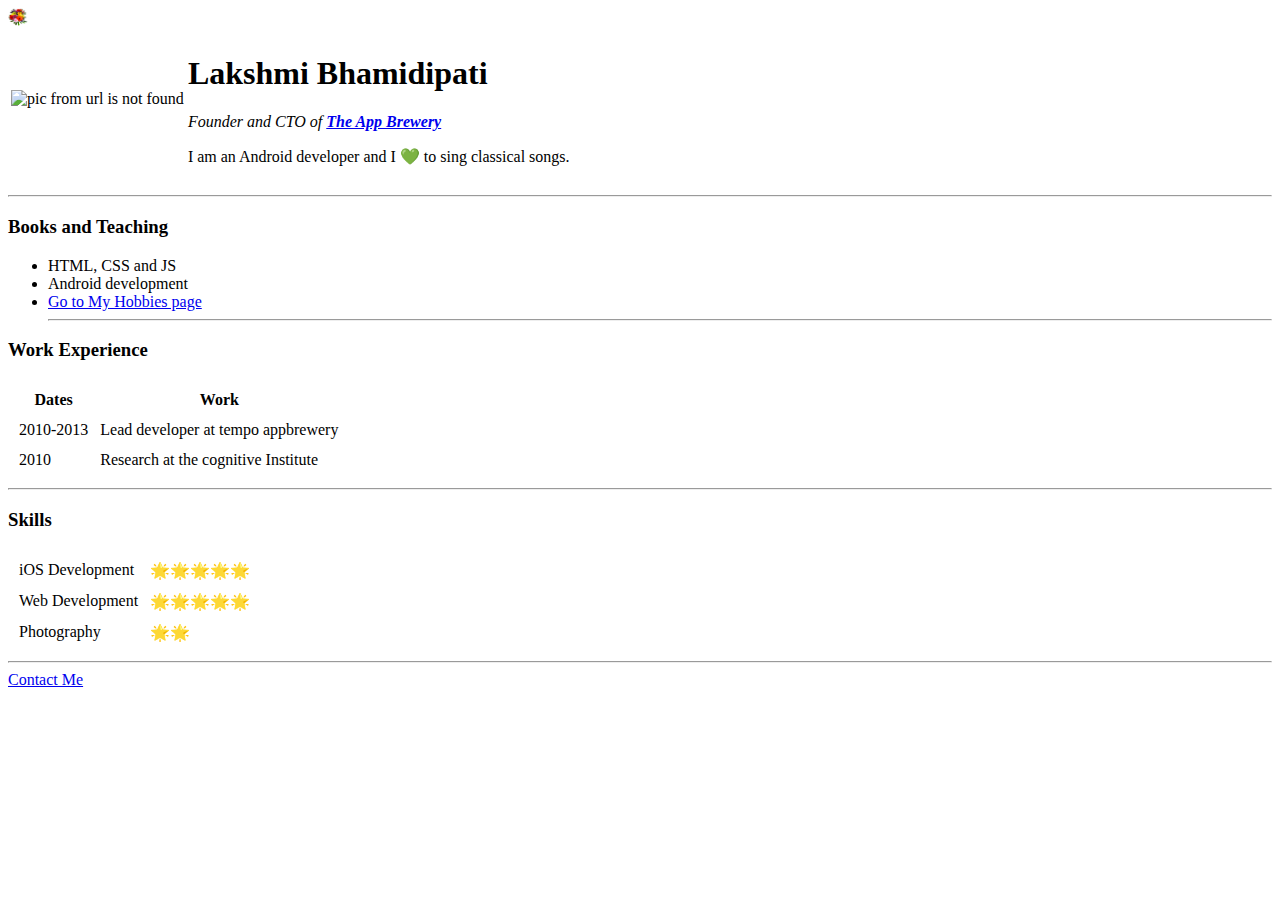
==== index.html @ 0c93c652 "Update index.html" ====
<!DOCTYPE html>
<html lang="en" dir="ltr">

<head>
  <meta charset="utf-8">
  <title>Lakshmis's Personal Site</title>
</head>
<body>
  <table>
    <tr>
      <td>  <img src="https://4.bp.blogspot.com/-TJaenYr9Tpo/WYP0H3jUTiI/AAAAAAAAALI/rsK-0kLInKEVLC_n4FwMVTonV0vZ2nz4ACPcBGAYYCw/s1600/PNGPIX-COM-Flower-Bouquet-PNG-Transparent-Image-1.png" width="200" alt="pic from url is not found">
        <br>
        <br></td>

<td><h1> Lakshmi Bhamidipati</h1>
<p><em>Founder and CTO of <strong><a href="https://www.appbrewery.co"  target="_blank">The App Brewery</a></strong></em></p>
<p> I am an Android developer and I 💚 to sing classical songs.</p>
</td>
  </tr>
  <tr>
    <img src="images/FLOWER.png" alt="this is a flower.png" width="20">
  </tr>
  </table>
  <hr>
  <h3>Books and Teaching</h3>
  <ul>
    <li>HTML, CSS and JS </li>
    <li>Android development</li>
    <li><a href="hobbies.html">Go to My Hobbies page</a></li>
    <hr>
  </ul>
  <h3>Work Experience</h3>
  <table cellspacing="10">
    <thead>
      <tr>
        <th>Dates</th>
        <th>Work</th>
      </tr>
    </thead>
      <tbody>
    <tr>
      <td>2010-2013</td>
      <td>Lead developer at tempo appbrewery</td>
    </tr>
    <tr>
      <td>2010</td>
      <td>Research at the cognitive Institute</td>
    </tr>
    </tbody>
    <tfoot>

    </tfoot>
  </table>
  <hr>
  <h3>Skills</h3>

      <table cellspacing="10">
        <tr>
          <td>iOS Development </td>
           <td>🌟🌟🌟🌟🌟</td>
        </tr>
        <tr>
          <td>Web Development </td>
           <td>🌟🌟🌟🌟🌟</td>
        </tr>
        <tr>
          <td>Photography </td>
          <td>🌟🌟</td>
        </tr>
        </table>


<hr>
  <a href="contact.html">Contact Me</a>

</body>

</html>
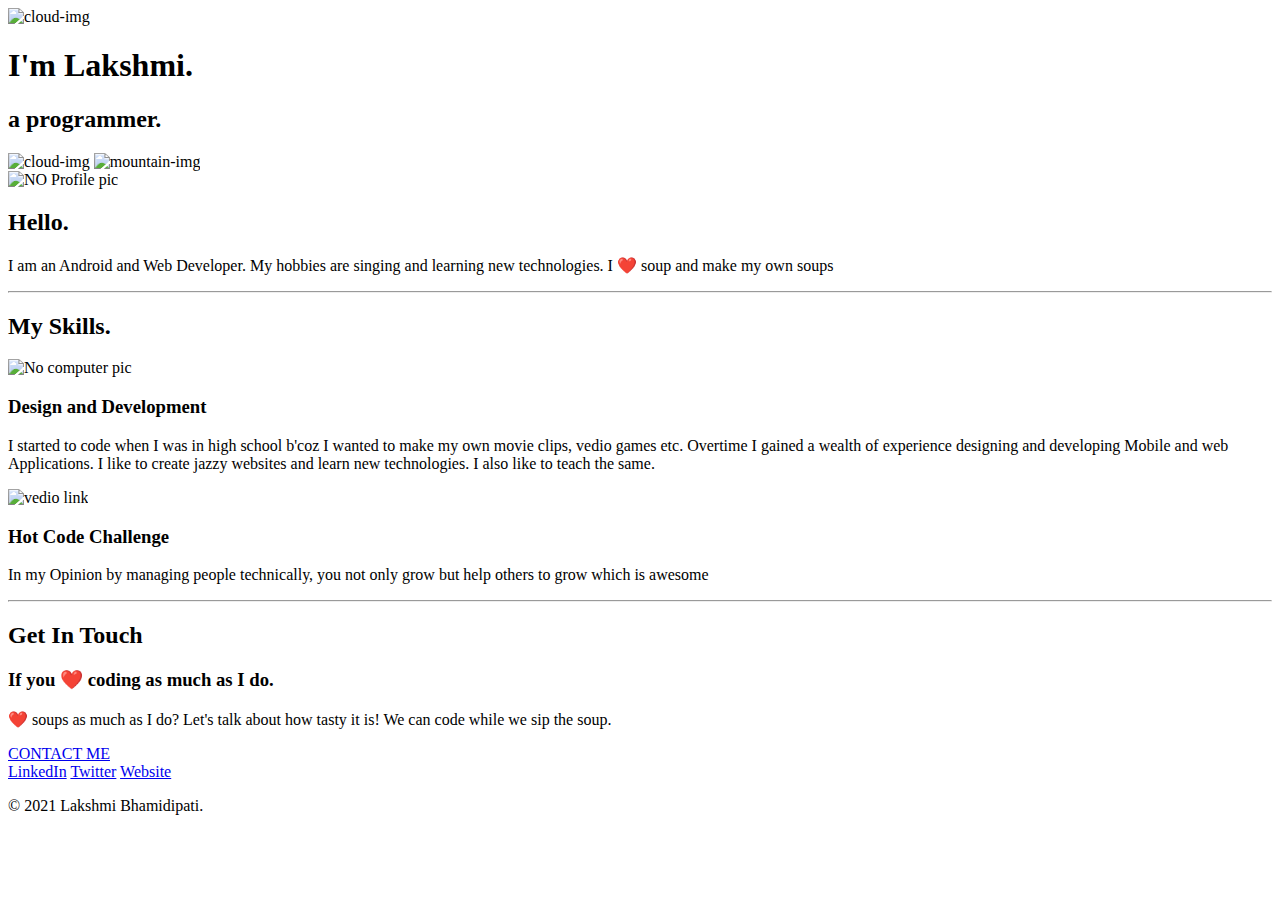
==== commit 236aced0: "Update index.html" ====
--- a/index.html
+++ b/index.html
@@ -1,78 +1,57 @@
 <!DOCTYPE html>
 <html lang="en" dir="ltr">
+  <head>
+    <meta charset="utf-8">
+    <title>Lakshmi Bhamidipati</title>
+    <link rel="stylesheet" href="css/styles.css">
+    <link rel="icon" href="favicon.ico">
+    <link rel="preconnect" href="https://fonts.gstatic.com">
+<link href="https://fonts.googleapis.com/css?family=Merriweather|Montserrat|Sacramento" rel="stylesheet">
+  </head>
+  <body>
+    <div class="top-container">
+      <img class="top-cloud" src="images/cloud.png" alt="cloud-img">
+      <h1>I'm Lakshmi.</h1>
+      <p> <h2> a <span class="pro">pro</span>grammer.</h2></p>
+      <img class="bottom-cloud " src="images/cloud.png" alt="cloud-img">
+      <img src="images/mountain.png" alt="mountain-img">
+    </div>
 
-<head>
-  <meta charset="utf-8">
-  <title>Lakshmis's Personal Site</title>
-</head>
-<body>
-  <table>
-    <tr>
-      <td>  <img src="https://4.bp.blogspot.com/-TJaenYr9Tpo/WYP0H3jUTiI/AAAAAAAAALI/rsK-0kLInKEVLC_n4FwMVTonV0vZ2nz4ACPcBGAYYCw/s1600/PNGPIX-COM-Flower-Bouquet-PNG-Transparent-Image-1.png" width="200" alt="pic from url is not found">
-        <br>
-        <br></td>
+    <div class="middle-container">
+      <div class="profile">
+        <img src="images/flower.png" width="15%" alt="NO Profile pic">
+        <h2>Hello.</h2>
+        <p class="hellop1">I am an Android and Web Developer. My hobbies are singing and learning new technologies. I ❤️ soup and make my own soups</p>
+      </div>
+      <hr>
+      <div class="skills">
+        <h2>My Skills.</h2>
+        <div class="skill-row">
+          <img class="computer1" src="https://media.giphy.com/media/l0HlNaQ6gWfllcjDO/giphy.gif" alt="No computer pic">
+          <h3>Design and Development</h3>
+          <!-- eg.to clear the left area of the image<p class="code-skills-description">I am good at Mobile coding, I like to create websites and learn new technologies. I also like to teach the same. </p>-->
+          <p class="code-skills-description">I started to code when I was in high school b'coz I wanted to make my own movie clips, vedio games etc. Overtime I gained a wealth of experience designing and developing Mobile and web Applications. I like to create jazzy websites and learn new technologies. I also like to teach the same. </p>
+        </div>
+        <div class="skill-row">
+          <img class="computer2" src="https://media.giphy.com/media/IpeYSEZshTefe/giphy.gif" alt="vedio link">
+          <h3>Hot Code Challenge</h3>
+          <p>In my Opinion by managing people technically, you not only grow but help others to grow which is awesome</p>
+        </div>
+      </div>
+      <hr>
+      <div class="contact-me">
+        <h2>Get In Touch</h2>
+        <h3>If you ❤️ coding as much as I do.</h3>
+        <p class="contact-message">❤️ soups as much as I do? Let's talk about how tasty it is! We can code while we sip the soup.</p>
+        <a class="btn" href="mailto:lakbham@gmail.com">CONTACT ME</a>
+      </div>
+    </div>
 
-<td><h1> Lakshmi Bhamidipati</h1>
-<p><em>Founder and CTO of <strong><a href="https://www.appbrewery.co"  target="_blank">The App Brewery</a></strong></em></p>
-<p> I am an Android developer and I 💚 to sing classical songs.</p>
-</td>
-  </tr>
-  <tr>
-    <img src="images/FLOWER.png" alt="this is a flower.png" width="20">
-  </tr>
-  </table>
-  <hr>
-  <h3>Books and Teaching</h3>
-  <ul>
-    <li>HTML, CSS and JS </li>
-    <li>Android development</li>
-    <li><a href="hobbies.html">Go to My Hobbies page</a></li>
-    <hr>
-  </ul>
-  <h3>Work Experience</h3>
-  <table cellspacing="10">
-    <thead>
-      <tr>
-        <th>Dates</th>
-        <th>Work</th>
-      </tr>
-    </thead>
-      <tbody>
-    <tr>
-      <td>2010-2013</td>
-      <td>Lead developer at tempo appbrewery</td>
-    </tr>
-    <tr>
-      <td>2010</td>
-      <td>Research at the cognitive Institute</td>
-    </tr>
-    </tbody>
-    <tfoot>
-
-    </tfoot>
-  </table>
-  <hr>
-  <h3>Skills</h3>
-
-      <table cellspacing="10">
-        <tr>
-          <td>iOS Development </td>
-           <td>🌟🌟🌟🌟🌟</td>
-        </tr>
-        <tr>
-          <td>Web Development </td>
-           <td>🌟🌟🌟🌟🌟</td>
-        </tr>
-        <tr>
-          <td>Photography </td>
-          <td>🌟🌟</td>
-        </tr>
-        </table>
-
-
-<hr>
-  <a href="contact.html">Contact Me</a>
-
-</body>
-
+    <div class="bottom-container">
+      <a class="footer-link" href="https://www.linkedin.com/in/lakshmi-bhamidipati-19337844">LinkedIn</a>
+      <a class="footer-link" href="https://twitter.com/">Twitter</a>
+      <a class="footer-link" href="https://www.appbrewery.co/">Website</a>
+      <p class="copyright">© 2021 Lakshmi Bhamidipati.</p>
+    </div>
+  </body>
 </html>
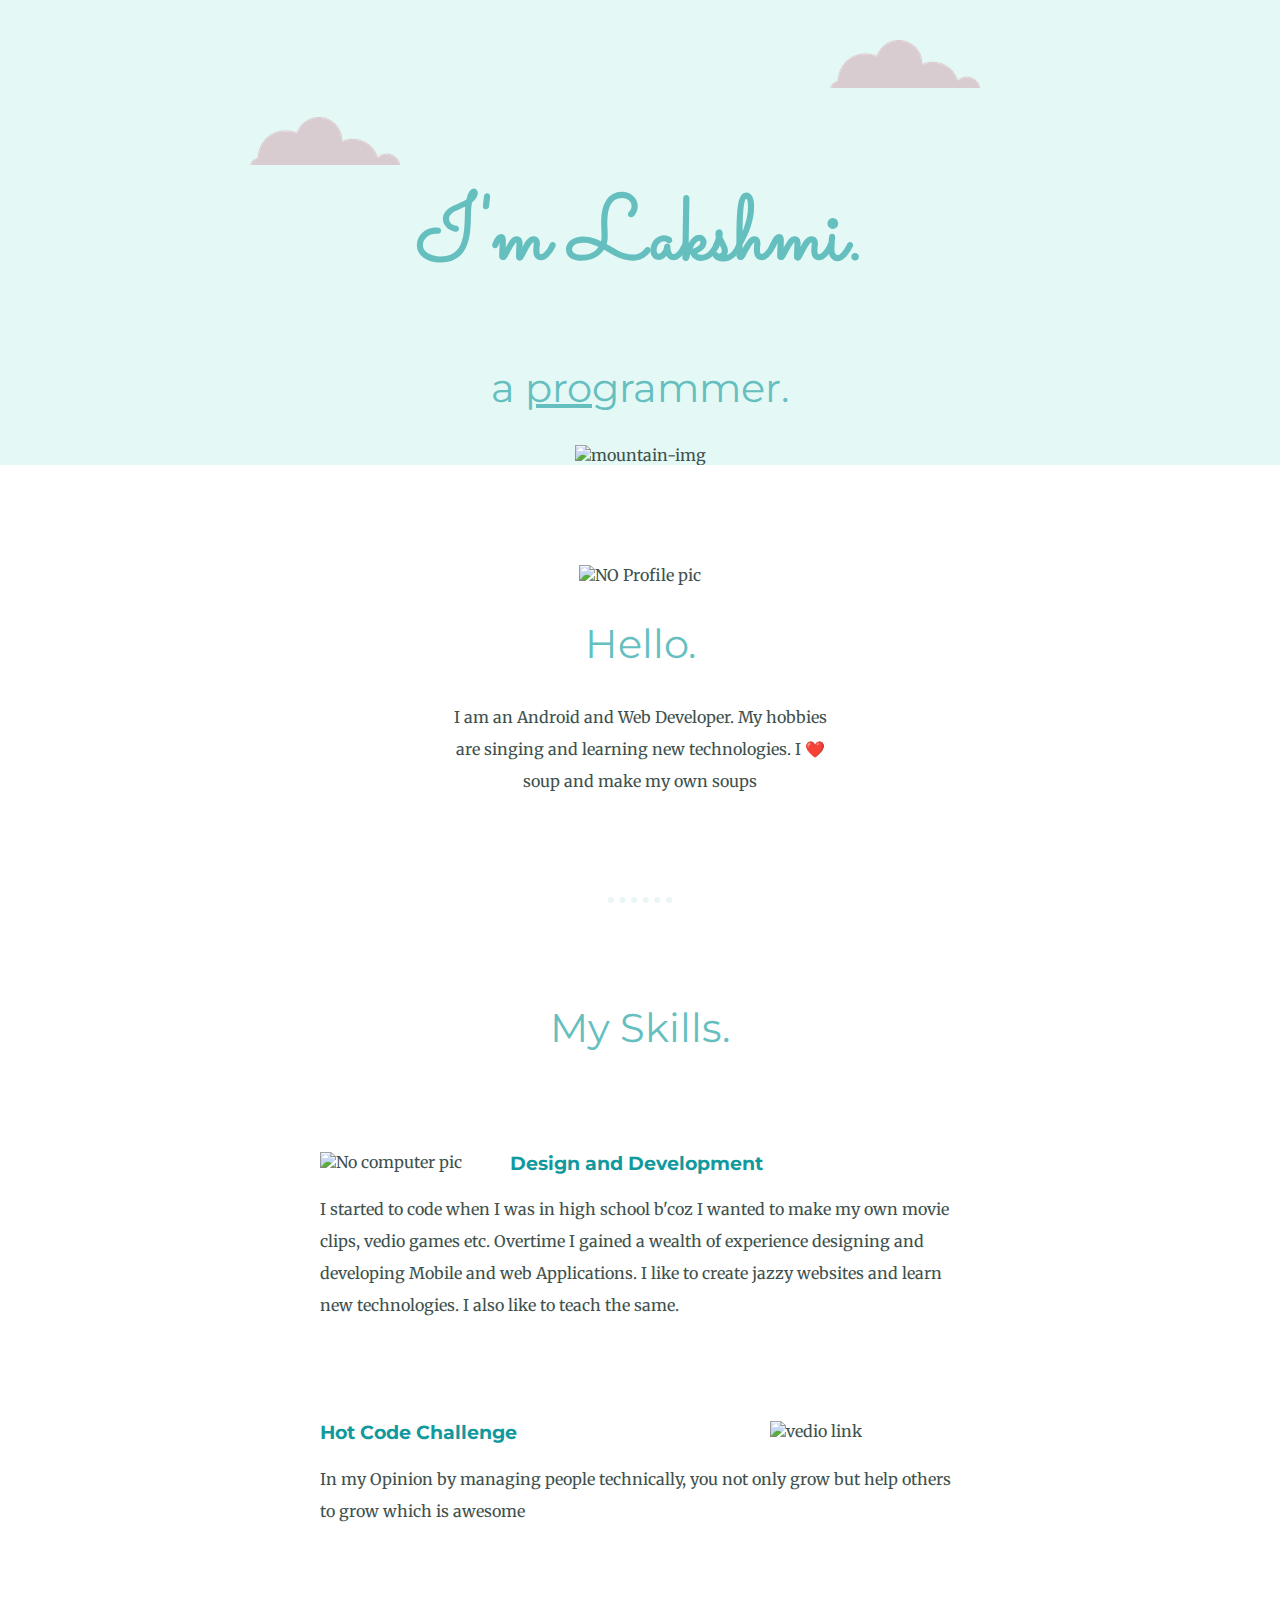
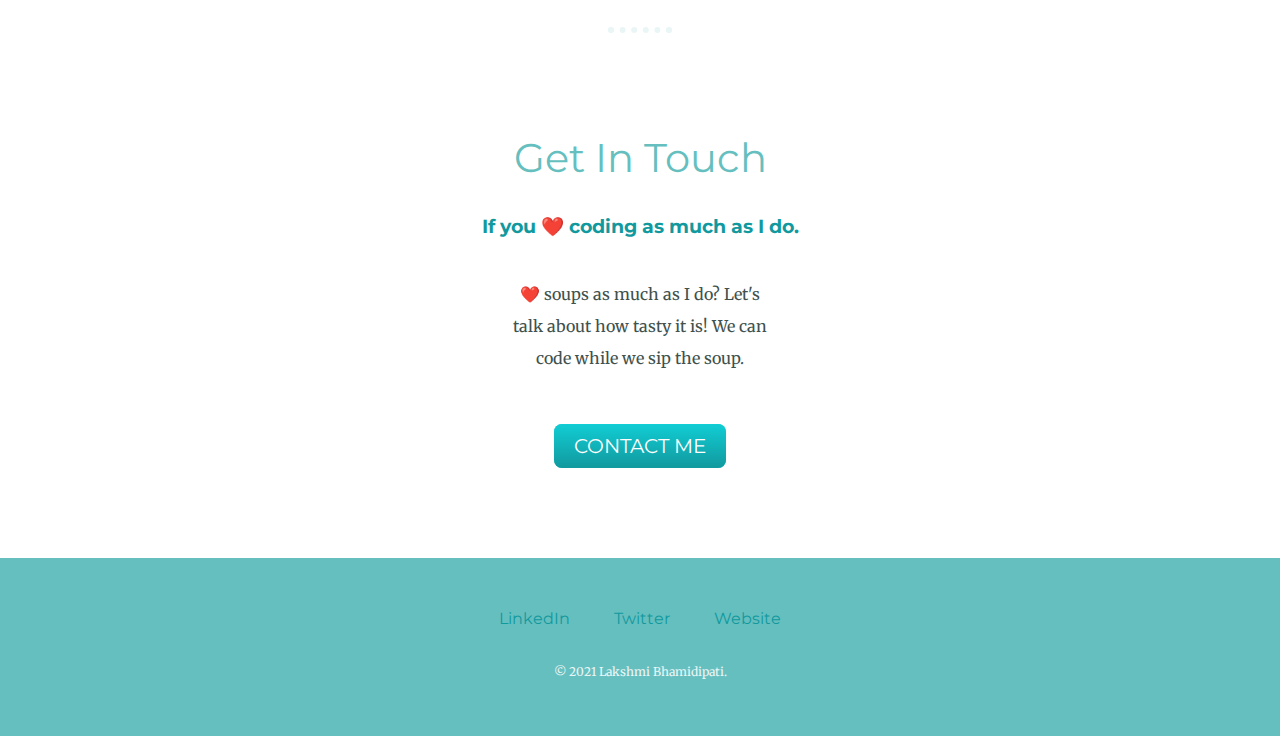
==== commit 5704391e: "Update index.html" ====
--- a/index.html
+++ b/index.html
@@ -14,7 +14,7 @@
       <h1>I'm Lakshmi.</h1>
       <p> <h2> a <span class="pro">pro</span>grammer.</h2></p>
       <img class="bottom-cloud " src="images/cloud.png" alt="cloud-img">
-      <img src="images/mountain.png" alt="mountain-img">
+      <img src="https://github.com/lakbham/cv/images/mountain.png" alt="mountain-img">
     </div>
 
     <div class="middle-container">
--- a/css/styles.css
+++ b/css/styles.css
@@ -0,0 +1,123 @@
+body{
+  color: #40514E;
+  margin:0;
+  text-align: center;
+  font-family: 'Merriweather', serif;
+}
+h1{
+  font-size: 90px;
+  margin: 50px auto 0 auto/*2.6rem*/;
+  font-family: 'Sacramento', cursive;
+  color: #66BFBF;
+  line-height: 2;
+}
+h2{
+  font-family: 'Montserrat', sans-serif;
+  font-size: 2.5rem; /*conversion is 1em is 16px so 40px/16=2.5px*/
+  color:#66BFBF;
+  font-weight: normal;
+  padding-bottom: 10px:
+}
+h3{
+  color: #11999E;
+  font-family: 'Montserrat', sans-serif;
+}
+.top-container{
+  background-color: #E4F9F5;
+  position:relative;
+  padding-top:100px;
+}
+.middle-container{
+margin: 100px 0 100px 0;
+}
+p{
+  line-height: 2;
+}
+.bottom-container{
+background-color: #66BFBF;
+padding: 50PX 0 20PX;
+
+}
+a{
+  color:#11999E;
+  font-family: 'Montserrat', sans-serif;
+  margin:10px 20px;
+  text-decoration: none;
+}
+a:hover{
+  color:#EAF6F6;
+}
+hr{
+border: dotted #EAF6F6 6px;
+border-bottom: none;
+width:4%;
+margin:100px auto 100px auto;
+}
+.hellop1{
+  width: 30%;
+  margin: auto;
+}
+.skill-row{
+  width: 50%;
+  margin:100px auto 100px auto;
+  text-align: left;
+
+}
+.pro{
+  text-decoration: underline;
+}
+.bottom-cloud{
+  position:absolute;
+  left:250px;
+  bottom:300px;
+}
+.top-cloud{
+  position:absolute;
+  right:300px;
+  top:40px;
+}
+.computer1{
+  width: 25%;
+  float: left;
+  margin-right: 30px;
+}
+.computer2{
+  width: 25%;
+  float: right;
+  margin-right: 30px;
+}
+.contact-message{
+  width:20%;
+  margin:40px auto 60px;
+}
+.copyright{
+  color:#EAF6F6;
+  font-size: 0.75rem;
+  padding: 20px 0;
+}
+.btn {
+  background: #11CDD4;
+  background-image: -webkit-linear-gradient(top, #11CDD4, #11999E);
+  background-image: -moz-linear-gradient(top, #11CDD4, #11999E);
+  background-image: -ms-linear-gradient(top, #11CDD4, #11999E);
+  background-image: -o-linear-gradient(top, #11CDD4, #11999E);
+  background-image: linear-gradient(to bottom, #11CDD4, #11999E);
+  -webkit-border-radius: 8;
+  -moz-border-radius: 8;
+  border-radius: 8px;
+  font-family: 'Montserrat', sans-serif;
+  color: #ffffff;
+  font-size: 20px;
+  padding: 10px 20px 10px 20px;
+  text-decoration: none;
+}
+/* hover is the property of btn which is givenby the sustem  */
+.btn:hover {
+  background: #30E3CB;
+  background-image: -webkit-linear-gradient(top, #30E3CB, #2BC4AD);
+  background-image: -moz-linear-gradient(top, #30E3CB, #2BC4AD);
+  background-image: -ms-linear-gradient(top, #30E3CB, #2BC4AD);
+  background-image: -o-linear-gradient(top, #30E3CB, #2BC4AD);
+  background-image: linear-gradient(to bottom, #30E3CB, #2BC4AD);
+  text-decoration: none;
+}
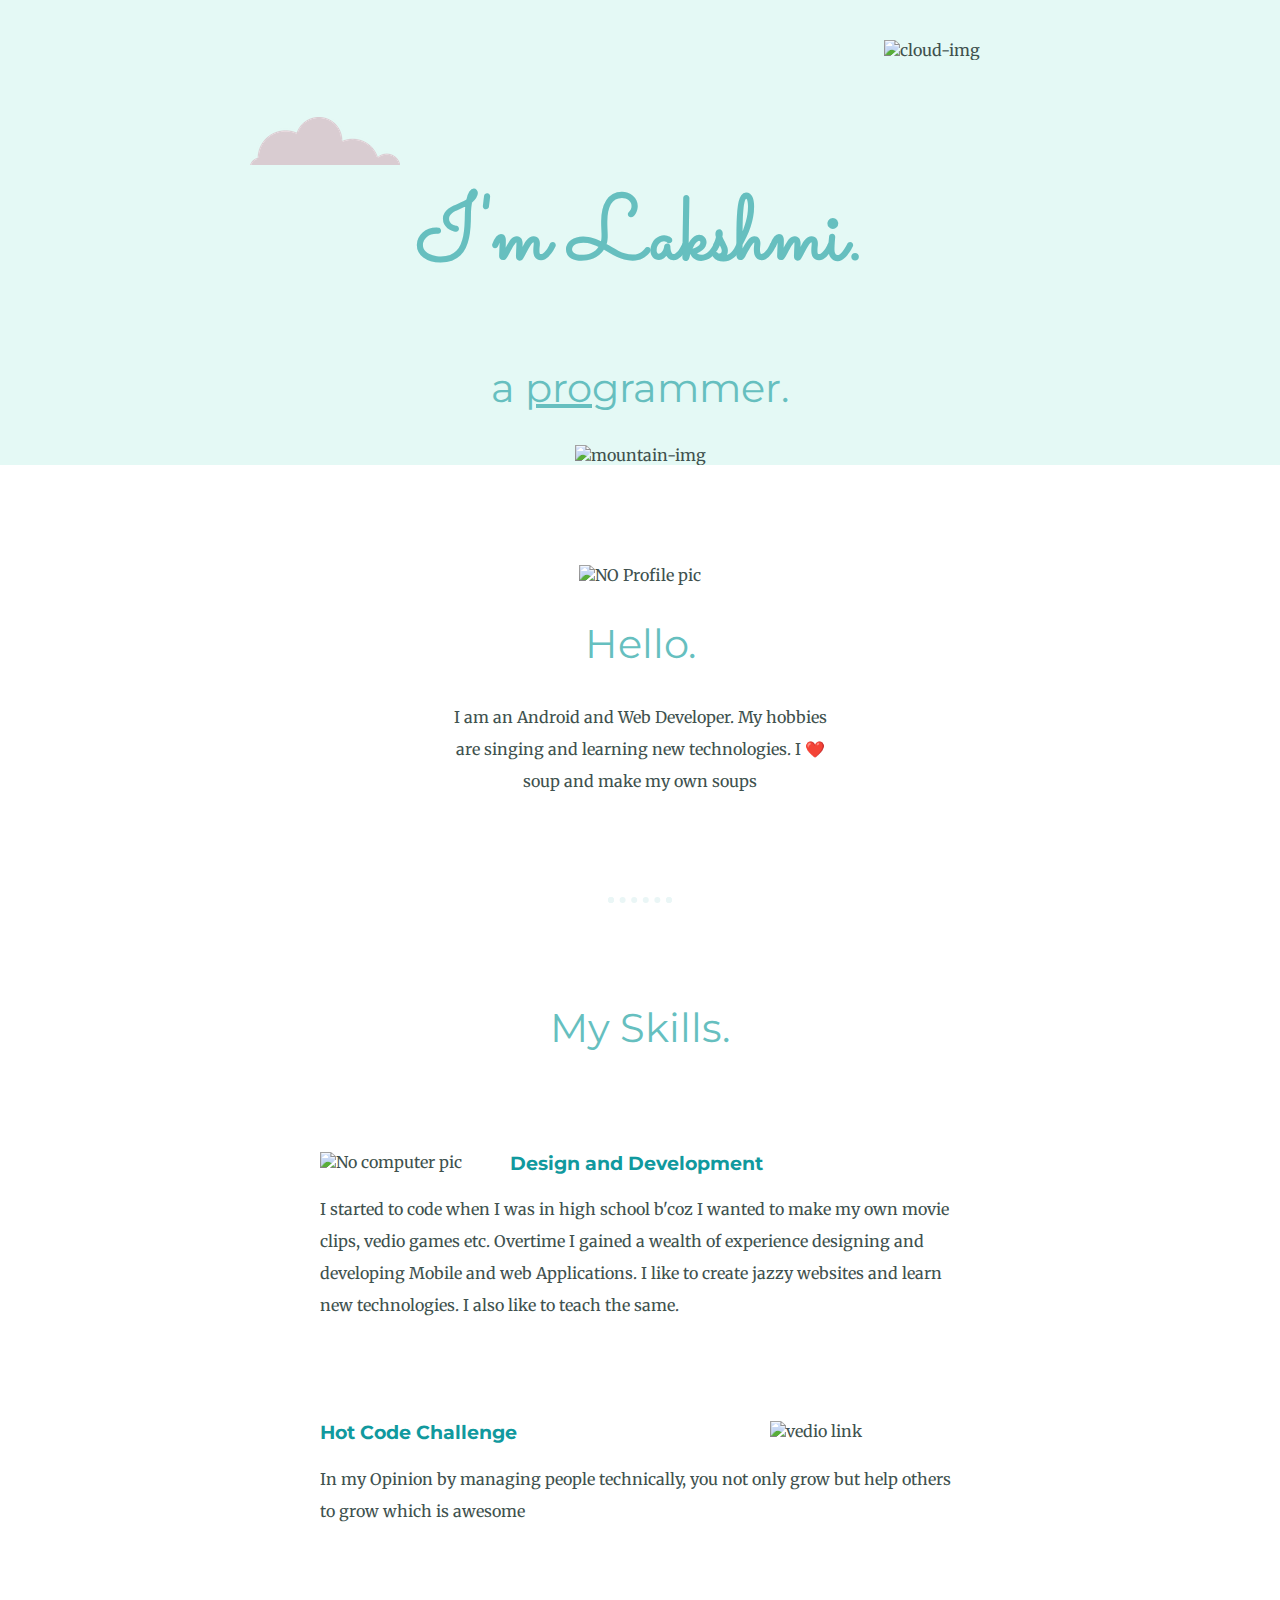
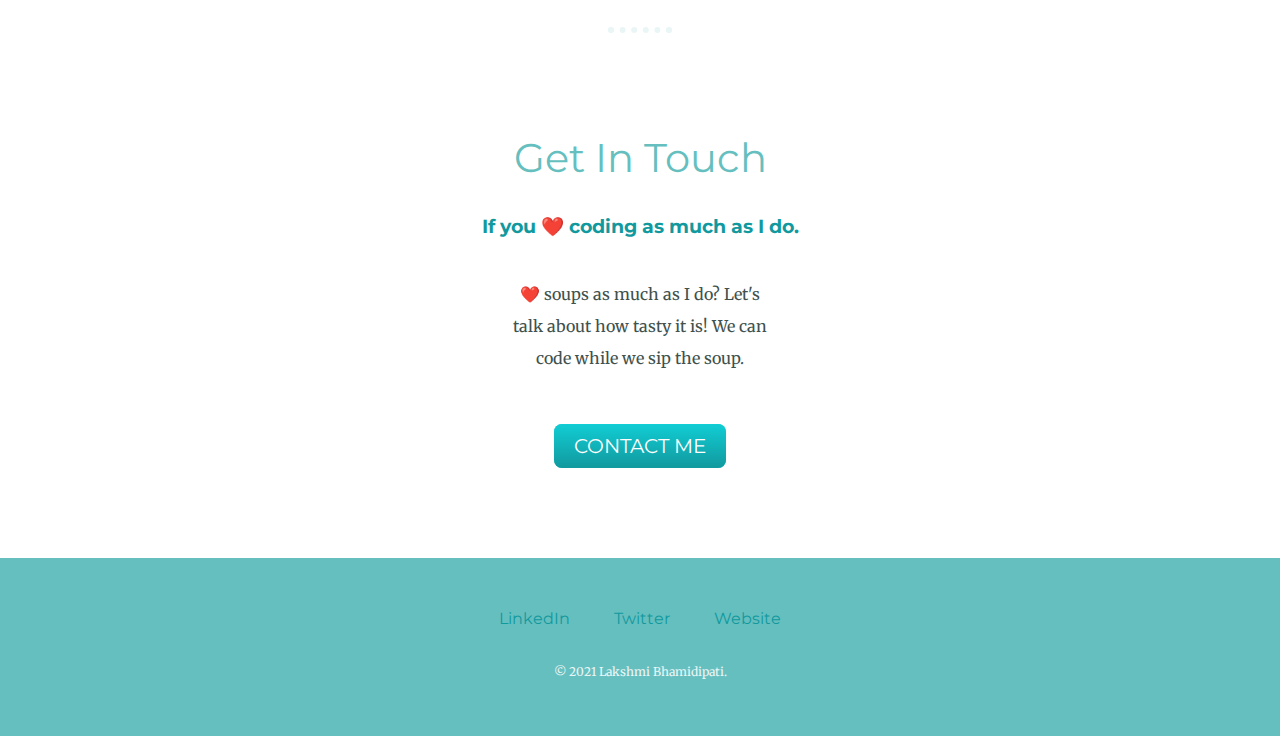
==== commit 02b6024d: "Update index.html" ====
--- a/index.html
+++ b/index.html
@@ -10,16 +10,16 @@
   </head>
   <body>
     <div class="top-container">
-      <img class="top-cloud" src="images/cloud.png" alt="cloud-img">
+      <img class="top-cloud" src="cv/images/cloud.png" alt="cloud-img">
       <h1>I'm Lakshmi.</h1>
       <p> <h2> a <span class="pro">pro</span>grammer.</h2></p>
       <img class="bottom-cloud " src="images/cloud.png" alt="cloud-img">
-      <img src="https://github.com/lakbham/cv/images/mountain.png" alt="mountain-img">
+      <img src="cv/images/mountain.png" alt="mountain-img">
     </div>
 
     <div class="middle-container">
       <div class="profile">
-        <img src="images/flower.png" width="15%" alt="NO Profile pic">
+        <img src="cv/images/flower.png" width="15%" alt="NO Profile pic">
         <h2>Hello.</h2>
         <p class="hellop1">I am an Android and Web Developer. My hobbies are singing and learning new technologies. I ❤️ soup and make my own soups</p>
       </div>
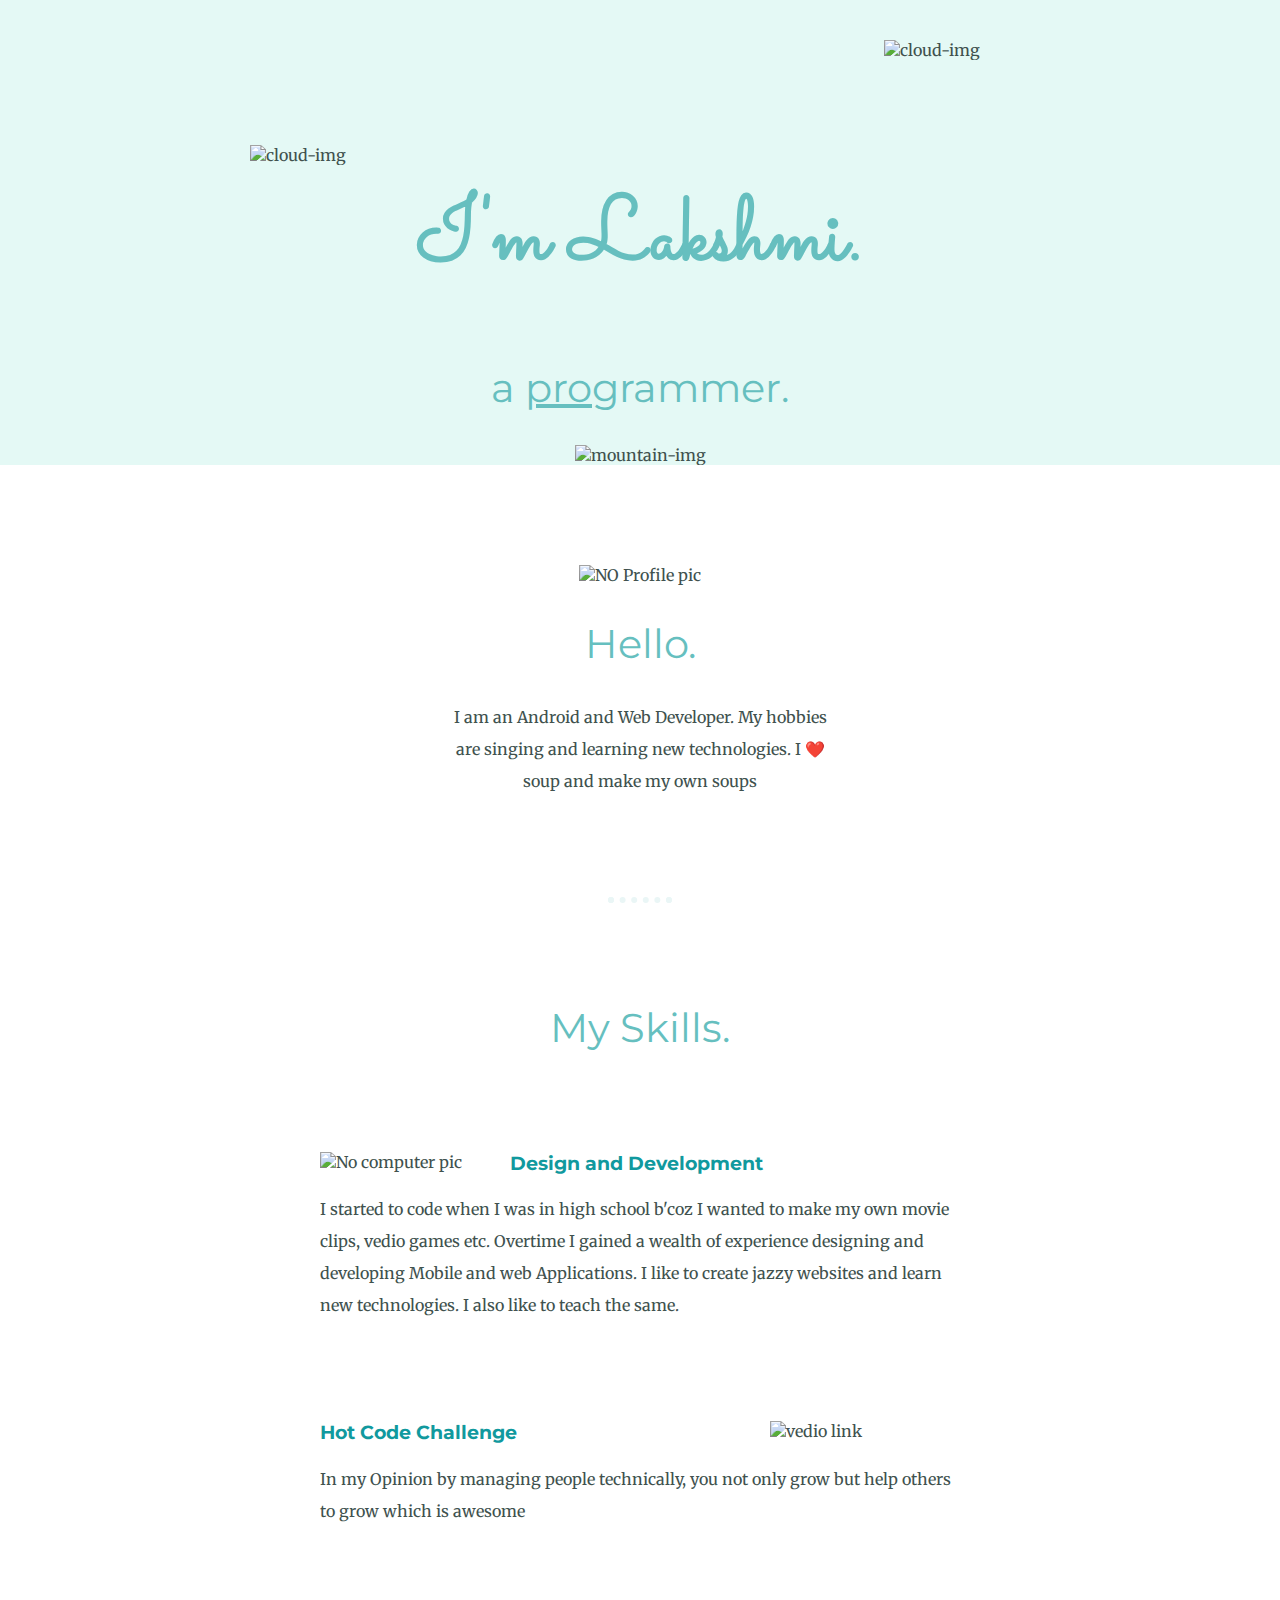
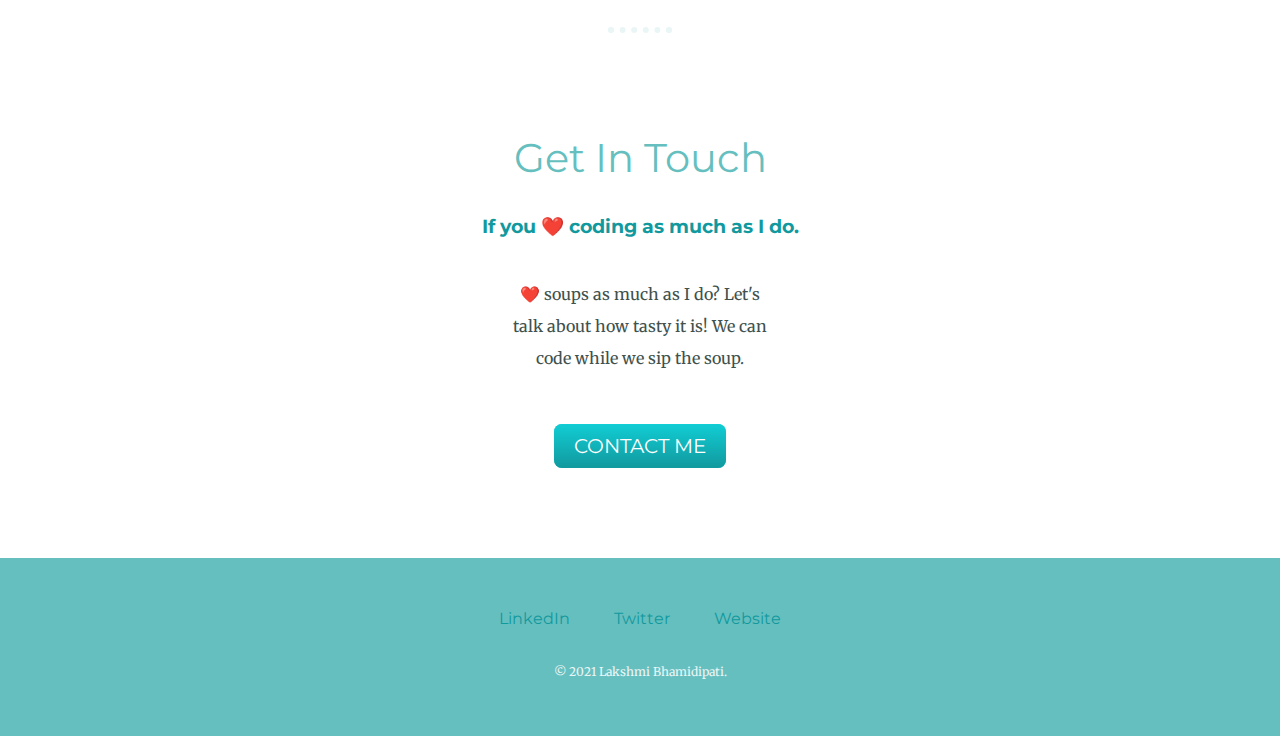
==== commit bbac98f8: "Update index.html" ====
--- a/index.html
+++ b/index.html
@@ -13,13 +13,13 @@
       <img class="top-cloud" src="cv/images/cloud.png" alt="cloud-img">
       <h1>I'm Lakshmi.</h1>
       <p> <h2> a <span class="pro">pro</span>grammer.</h2></p>
-      <img class="bottom-cloud " src="images/cloud.png" alt="cloud-img">
+      <img class="bottom-cloud " src="cv/images/cloud.png" alt="cloud-img">
       <img src="cv/images/mountain.png" alt="mountain-img">
     </div>
 
     <div class="middle-container">
       <div class="profile">
-        <img src="cv/images/flower.png" width="15%" alt="NO Profile pic">
+        <img src="cv/images/FLOWER.png" width="15%" alt="NO Profile pic">
         <h2>Hello.</h2>
         <p class="hellop1">I am an Android and Web Developer. My hobbies are singing and learning new technologies. I ❤️ soup and make my own soups</p>
       </div>
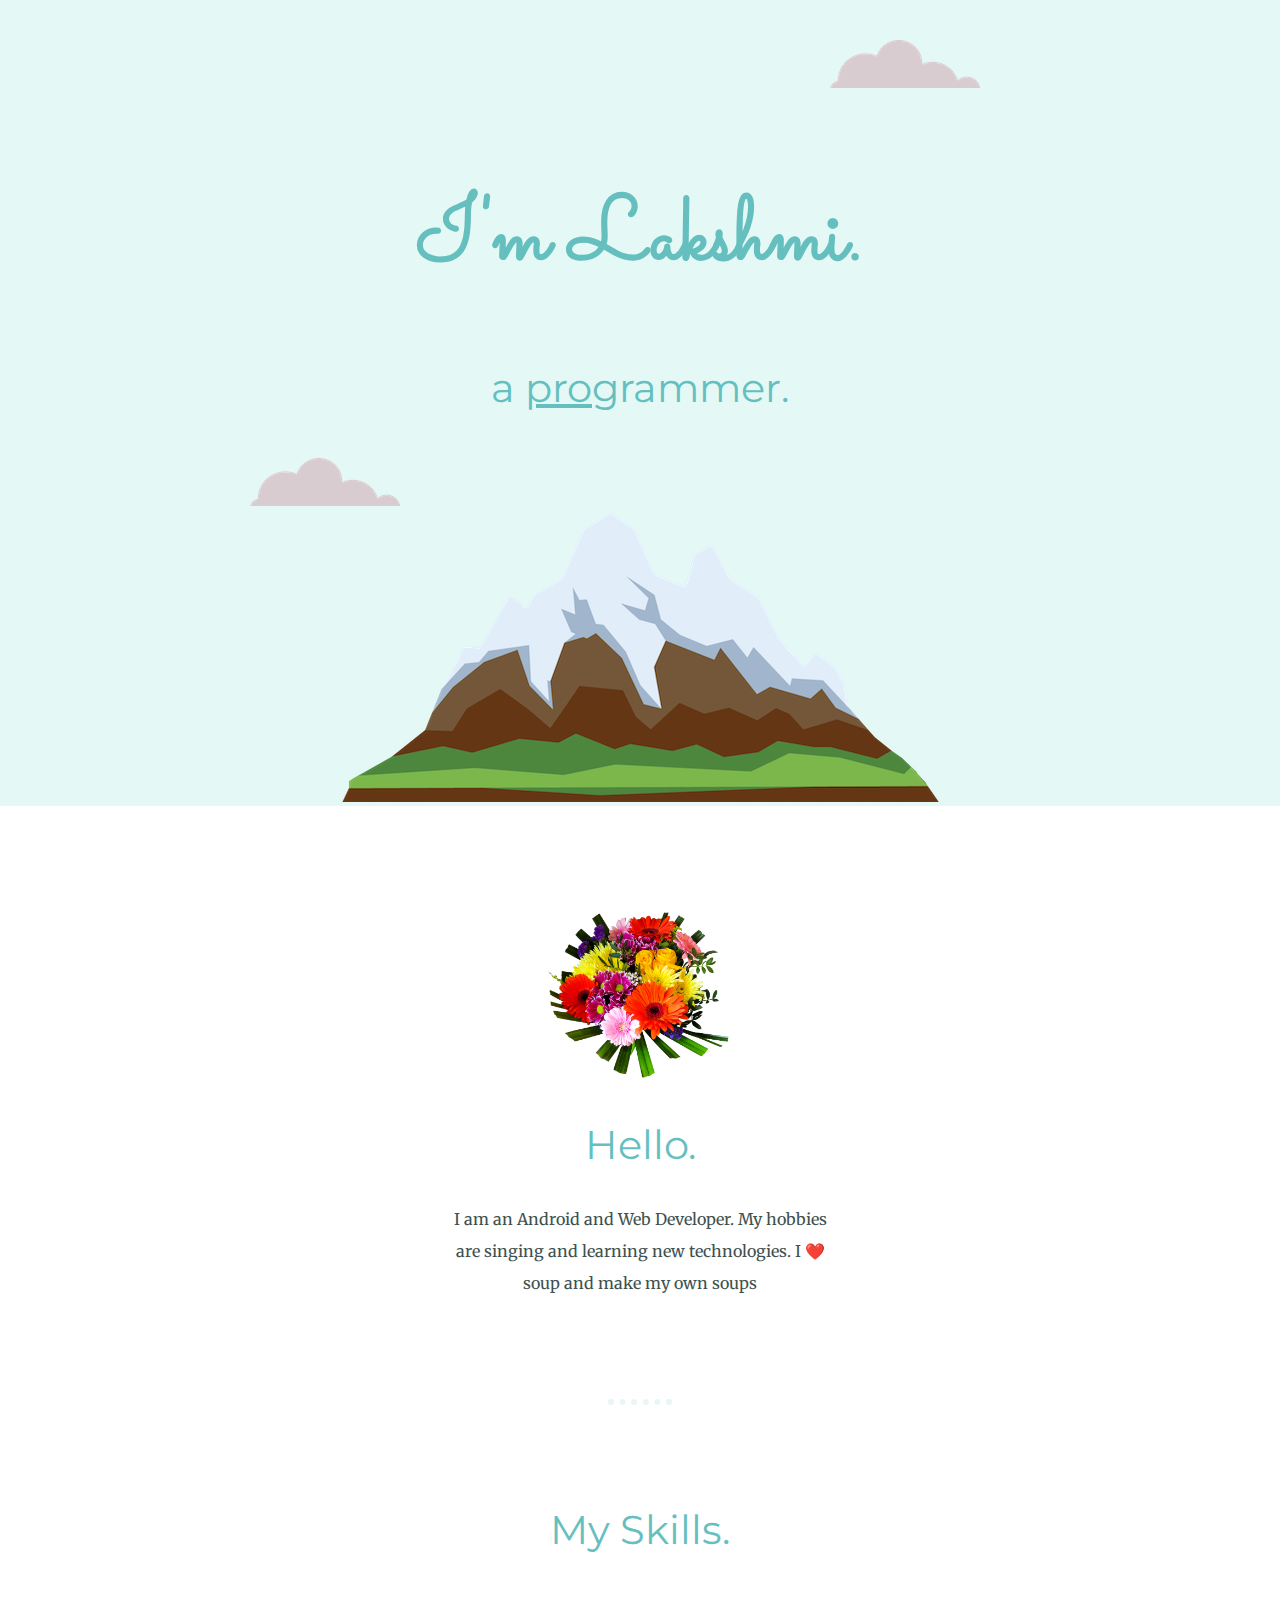
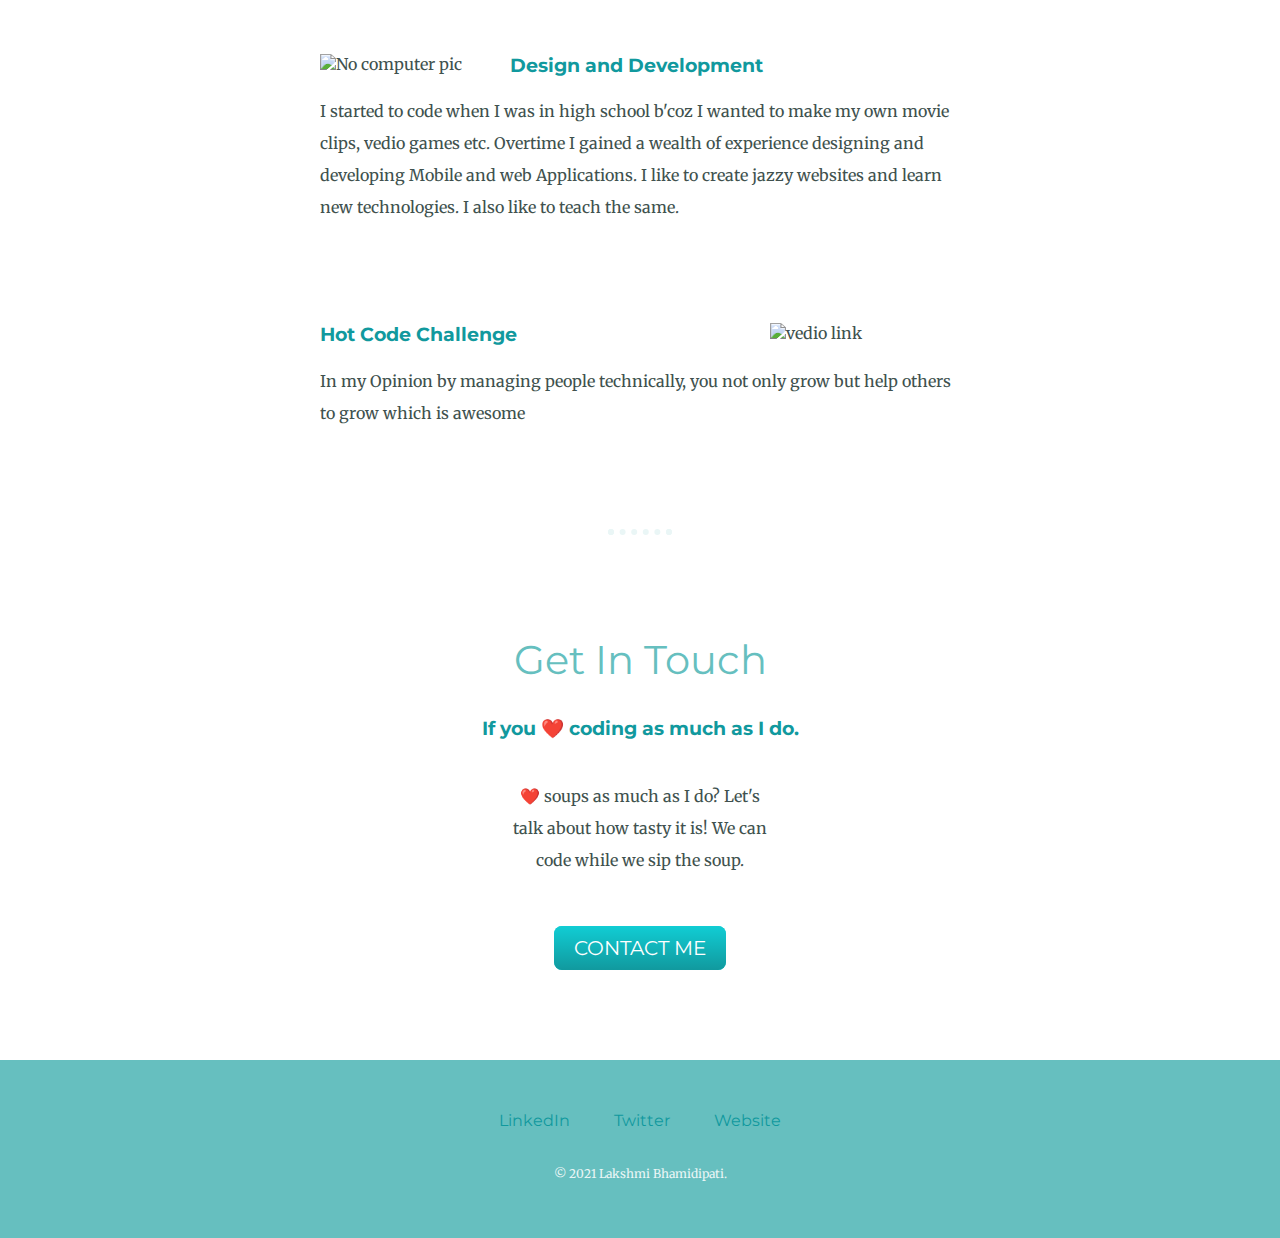
==== commit aa008ccc: "changed directory paths for images" ====
--- a/index.html
+++ b/index.html
@@ -10,16 +10,16 @@
   </head>
   <body>
     <div class="top-container">
-      <img class="top-cloud" src="cv/images/cloud.png" alt="cloud-img">
+      <img class="top-cloud" src="./images/cloud.png" alt="cloud-img">
       <h1>I'm Lakshmi.</h1>
       <p> <h2> a <span class="pro">pro</span>grammer.</h2></p>
-      <img class="bottom-cloud " src="cv/images/cloud.png" alt="cloud-img">
-      <img src="cv/images/mountain.png" alt="mountain-img">
+      <img class="bottom-cloud " src="./images/cloud.png" alt="cloud-img">
+      <img src="./images/mountain.png" alt="mountain-img">
     </div>
 
     <div class="middle-container">
       <div class="profile">
-        <img src="cv/images/FLOWER.png" width="15%" alt="NO Profile pic">
+        <img src="./images/FLOWER.png" width="15%" alt="NO Profile pic">
         <h2>Hello.</h2>
         <p class="hellop1">I am an Android and Web Developer. My hobbies are singing and learning new technologies. I ❤️ soup and make my own soups</p>
       </div>
@@ -29,8 +29,7 @@
         <div class="skill-row">
           <img class="computer1" src="https://media.giphy.com/media/l0HlNaQ6gWfllcjDO/giphy.gif" alt="No computer pic">
           <h3>Design and Development</h3>
-          <!-- eg.to clear the left area of the image<p class="code-skills-description">I am good at Mobile coding, I like to create websites and learn new technologies. I also like to teach the same. </p>-->
-          <p class="code-skills-description">I started to code when I was in high school b'coz I wanted to make my own movie clips, vedio games etc. Overtime I gained a wealth of experience designing and developing Mobile and web Applications. I like to create jazzy websites and learn new technologies. I also like to teach the same. </p>
+           <p class="code-skills-description">I started to code when I was in high school b'coz I wanted to make my own movie clips, vedio games etc. Overtime I gained a wealth of experience designing and developing Mobile and web Applications. I like to create jazzy websites and learn new technologies. I also like to teach the same. </p>
         </div>
         <div class="skill-row">
           <img class="computer2" src="https://media.giphy.com/media/IpeYSEZshTefe/giphy.gif" alt="vedio link">
--- a/css/styles.css
+++ b/css/styles.css
@@ -13,7 +13,7 @@
 }
 h2{
   font-family: 'Montserrat', sans-serif;
-  font-size: 2.5rem; /*conversion is 1em is 16px so 40px/16=2.5px*/
+  font-size: 2.5rem; 
   color:#66BFBF;
   font-weight: normal;
   padding-bottom: 10px:
@@ -111,7 +111,6 @@
   padding: 10px 20px 10px 20px;
   text-decoration: none;
 }
-/* hover is the property of btn which is givenby the sustem  */
 .btn:hover {
   background: #30E3CB;
   background-image: -webkit-linear-gradient(top, #30E3CB, #2BC4AD);
